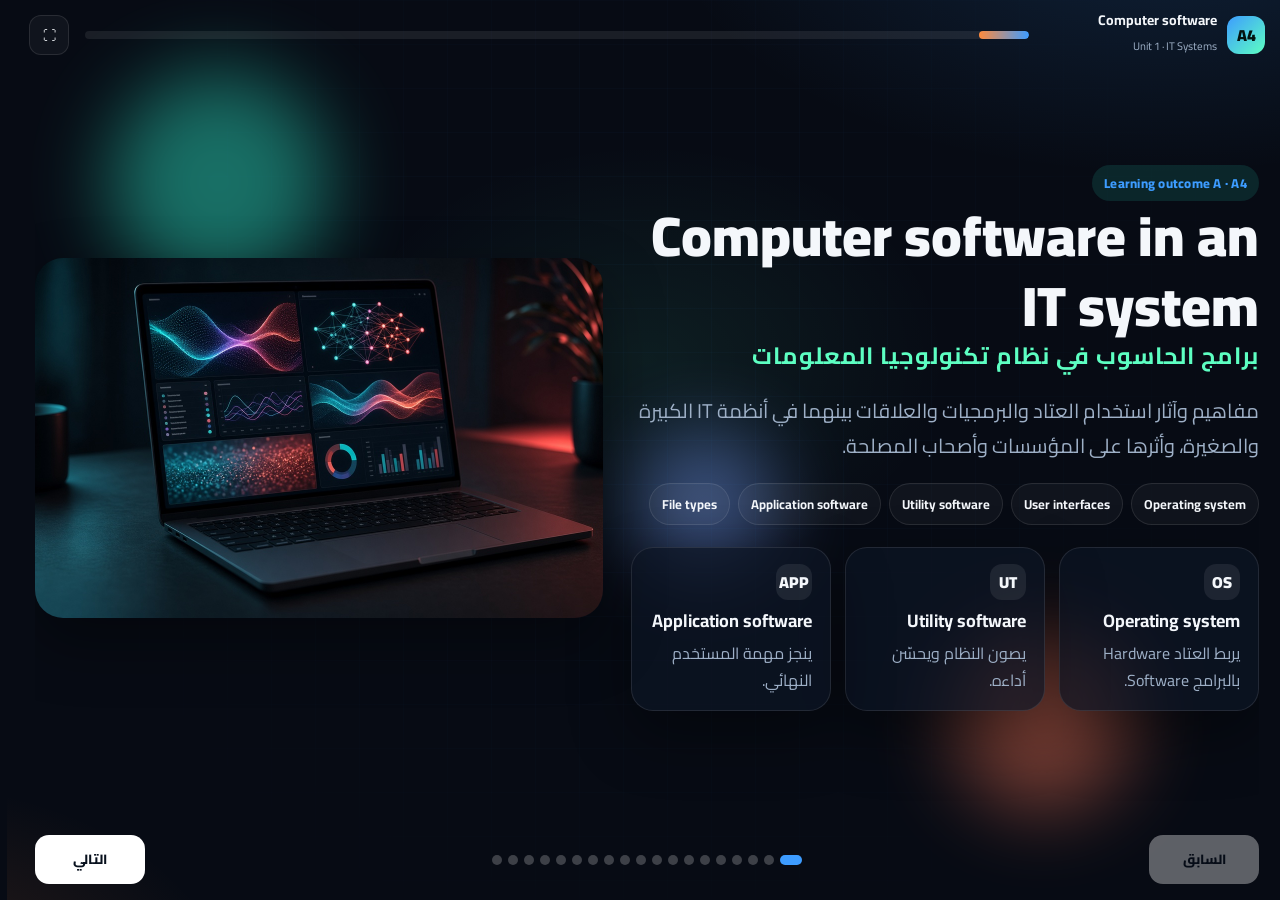
==== index.html @ 02c157ce "Add A4 computer software interactive Arabic presentation with CMD lab." ====
<!DOCTYPE html>
<html lang="ar" dir="rtl">
<head>
  <meta charset="UTF-8" />
  <meta name="viewport" content="width=device-width, initial-scale=1.0" />
  <title>A4 Computer software in an IT system</title>
  <link rel="icon" href="favicon.svg" />
  <link rel="preconnect" href="https://fonts.googleapis.com" />
  <link rel="preconnect" href="https://fonts.gstatic.com" crossorigin />
  <link href="https://fonts.googleapis.com/css2?family=Cairo:wght@500;700;800;900&display=swap" rel="stylesheet" />
  <link rel="stylesheet" href="css/style.css" />
</head>
<body>
  <div class="bg">
    <div class="orb a"></div>
    <div class="orb b"></div>
    <div class="orb c"></div>
  </div>

  <header class="hud">
    <div class="brand">
      <span class="mark">A4</span>
      <span>
        <b>Computer software</b>
        <small>Unit 1 · IT Systems</small>
      </span>
    </div>
    <div class="progress" aria-hidden="true"><i id="bar"></i></div>
    <div class="hud-actions">
      <button class="icon-btn" id="full-btn" type="button" title="ملء الشاشة">⛶</button>
    </div>
  </header>

  <main class="deck" id="deck">
    <section class="slide active" data-title="Intro">
      <div class="hero">
        <div class="hero-copy">
          <div class="kicker">Learning outcome A · A4</div>
          <h1>
            Computer software in an IT system
            <span class="en">برامج الحاسوب في نظام تكنولوجيا المعلومات</span>
          </h1>
          <p class="lead">مفاهيم وآثار استخدام العتاد والبرمجيات والعلاقات بينهما في أنظمة IT الكبيرة والصغيرة، وأثرها على المؤسسات وأصحاب المصلحة.</p>
          <div class="chips">
            <span class="chip">Operating system</span>
            <span class="chip">User interfaces</span>
            <span class="chip">Utility software</span>
            <span class="chip">Application software</span>
            <span class="chip">File types</span>
          </div>
          <div class="grid grid-3">
            <article class="card"><div class="num">OS</div><h3>Operating system</h3><p>يربط العتاد Hardware بالبرامج Software.</p></article>
            <article class="card"><div class="num">UT</div><h3>Utility software</h3><p>يصون النظام ويحسّن أداءه.</p></article>
            <article class="card"><div class="num">APP</div><h3>Application software</h3><p>ينجز مهمة المستخدم النهائي.</p></article>
          </div>
        </div>
        <div class="hero-media">
          <img src="img/hero-software.png" alt="Digital devices and software" />
        </div>
      </div>
    </section>

    <section class="slide" data-title="OS">
      <div class="kicker">Operating system</div>
      <h2>نظام التشغيل <span class="en">Operating system (OS)</span></h2>
      <p class="lead">الأساس الذي يمكّن البرامج المثبتة من العمل — واجهة بين Hardware و Software. أمثلة: Windows، macOS، iOS، Android، ChromeOS. واجهات رسومية Graphical. تاريخيًا: DOS.</p>
      <div class="flow">
        <span>Hardware</span><span class="arrow">←</span>
        <span>Operating system</span><span class="arrow">←</span>
        <span>Utility software</span><span class="arrow">←</span>
        <span>Application software</span>
      </div>
    </section>

    <section class="slide" data-title="OS types">
      <div class="kicker">Types of operating system</div>
      <h2>أنواع أنظمة التشغيل</h2>
      <div class="grid grid-6" style="margin-top:14px;grid-template-columns:repeat(3,1fr)">
        <article class="card photo-card"><img src="img/os-rtos.png" alt="" /><span>Real time (RTOS)</span></article>
        <article class="card photo-card"><img src="img/os-embedded.png" alt="" /><span>Embedded</span></article>
        <article class="card photo-card"><img src="img/os-single-task.png" alt="" /><span>Single-task · single-user</span></article>
        <article class="card photo-card"><img src="img/os-multitask.png" alt="" /><span>Multitasking · single-user</span></article>
        <article class="card photo-card"><img src="img/os-multiuser.png" alt="" /><span>Multi-user</span></article>
        <article class="card photo-card"><img src="img/os-pacemaker.png" alt="" /><span>Embedded · medical device</span></article>
      </div>
    </section>

    <section class="slide" data-title="OS types detail">
      <div class="split">
        <div class="col auto">
          <h2>Real time · Embedded · Single-task</h2>
          <ul class="when">
            <li><strong>Real time (RTOS):</strong> يعالج البيانات في الزمن الحقيقي — مثل RTLinux، Windows CE</li>
            <li><strong>Embedded:</strong> مدمج في العتاد للتحكم بجهاز — سيارة، تلفاز، pacemaker، مرآة ذكية</li>
            <li><strong>Single-task / single-user:</strong> تطبيق واحد فقط — هاتف أساسي</li>
          </ul>
        </div>
        <div class="col manual">
          <h2>Multitasking · Multi-user</h2>
          <ul class="when">
            <li><strong>Multitasking / single-user:</strong> تطبيقات متعددة لمستخدم واحد — هاتف ذكي، PC</li>
            <li><strong>Multi-user:</strong> عدة مستخدمين معًا — Unix، servers، cloud collaboration</li>
          </ul>
        </div>
      </div>
    </section>

    <section class="slide" data-title="When OS">
      <div class="kicker">Choice of OS · Scenarios</div>
      <h2>متى نختار أي نوع؟</h2>
      <div class="grid grid-2" style="margin-top:12px">
        <article class="card auto">
          <h3>Real time / Embedded</h3>
          <p>جهاز يتحكم بآلة، أو يجب أن يستجيب فورًا بلا تأخير ملحوظ.</p>
          <ul class="when">
            <li>وسائد هوائية في سيارة · منظم ضربات القلب</li>
            <li>فرن ذكي / غسالة / مرآة حمّام مضادة للضباب</li>
            <li>لوحة قيادة رقمية أو روبوت مصنع</li>
          </ul>
        </article>
        <article class="card">
          <h3>Single-task</h3>
          <p>جهاز بسيط رخيص ووظيفة واحدة واضحة — لا حاجة لتطبيقات متزامنة.</p>
          <ul class="when">
            <li>هاتف أساسي للمكالمات والرسائل فقط</li>
            <li>آلة حاسبة مكتبية أو ساعة رقمية بسيطة</li>
            <li>جهاز نقطة بيع قديم يعرض قائمة واحدة فقط</li>
          </ul>
        </article>
        <article class="card manual">
          <h3>Multitasking · single-user</h3>
          <p>أفراد وشركات على حواسيب شخصية وهواتف: أكثر من عمل في آن.</p>
          <ul class="when">
            <li>طالب: متصفح + مستند + موسيقى معًا</li>
            <li>موظف: Excel + بريد + اجتماع Teams</li>
            <li>هاتف ذكي: خرائط + واتساب + كاميرا</li>
          </ul>
        </article>
        <article class="card">
          <h3>Multi-user</h3>
          <p>تعاون عبر خادم أو سحابة، أو موارد مشتركة لكثير من الموظفين.</p>
          <ul class="when">
            <li>مدرسة: طلاب يدخلون نفس الخادم معًا</li>
            <li>شركة: Google Sheets / OneDrive لفريق كامل</li>
            <li>مستشفى: عدة أطباء يصلون لقاعدة بيانات المرضى</li>
          </ul>
        </article>
      </div>
    </section>

    <section class="slide" data-title="OS role">
      <div class="kicker">Role of the operating system</div>
      <h2>دور نظام التشغيل في الإدارة</h2>
      <div class="grid grid-3" style="margin-top:14px">
        <article class="card"><div class="num">01</div><h3>Networking</h3><p>الوصول لموارد الشبكة: remote printing، إدارة المستخدمين، file backup.</p></article>
        <article class="card"><div class="num">02</div><h3>Security</h3><p>فحوصات مستمرة للهجمات؛ جمع بيانات عن صحة النظام لمكافحة cyber attacks.</p></article>
        <article class="card"><div class="num">03</div><h3>Memory management</h3><p>توزيع الذاكرة بكفاءة. الأنظمة multi-user تعمل غالبًا من servers.</p></article>
        <article class="card"><div class="num">04</div><h3>Multitasking</h3><p>حصص صغيرة من زمن المعالج بالتناوب — يبدو متزامنًا.</p></article>
        <article class="card"><div class="num">05</div><h3>Device drivers</h3><p>تربط الجهاز الرقمي بالطرفيات: printers، keyboards، screens.</p></article>
        <article class="card auto"><div class="num">!</div><h3>Limit</h3><p>الذاكرة وقوة المعالجة محدودة — كثرة التطبيقات تبطئ الأداء.</p></article>
      </div>
    </section>

    <section class="slide" data-title="Multitasking">
      <div class="lab">
        <div>
          <div class="kicker">Multitasking</div>
          <h2>يبدو متزامنًا… والمعالج يتناوب</h2>
          <p class="lead">نظام التشغيل يعطي كل process حصة صغيرة من processor time. السرعة تخدع العين فتبدو المهام متزامنة.</p>
          <div class="card" style="margin-top:14px">
            <h3>مثال الصف</h3>
            <p>Antivirus في الخلفية + متصفح + مستند + موسيقى = multitasking بالتناوب، لا بمعالجات لا نهائية.</p>
          </div>
        </div>
        <div class="hero-media" style="min-height:280px">
          <img src="img/perf-overload.png" alt="Overloaded laptop" style="min-height:280px;object-fit:cover;width:100%;height:100%" />
        </div>
      </div>
    </section>

    <section class="slide" data-title="UI">
      <div class="kicker">User interfaces (UI)</div>
      <h2>عوامل اختيار واستخدام الواجهات</h2>
      <div class="grid grid-4" style="margin-top:14px">
        <article class="card photo-card"><img src="img/ui-gui.png" alt="" /><span>Graphical (GUI)</span></article>
        <article class="card photo-card"><img src="img/ui-cli.png" alt="" /><span>Command line</span></article>
        <article class="card photo-card"><img src="img/ui-menu.png" alt="" /><span>Menu-based</span></article>
        <article class="card photo-card"><img src="img/ui-wimp-easy.png" alt="" /><span>Adapted</span></article>
      </div>
      <div class="grid grid-2" style="margin-top:12px">
        <article class="card"><h3>Graphical (GUI / WIMP)</h3><p>Windows, Icons, Menus, Pointer. سهلة بلا برمجة. تحتاج ذاكرة وطاقة أكبر. توسّع إمكانية الوصول accessibility.</p></article>
        <article class="card"><h3>Command line</h3><p>أوامر نصية. مرونة أعلى وأجهزة بمواصفات أقل. تحتاج معرفة commands. مثال: إعداد router عبر terminal.</p></article>
        <article class="card"><h3>Menu-based</h3><p>وظائف عبر قائمة. ذاكرة أقل من GUI. قد تقدّم خيارات إضافية لكن تحتاج معرفة أين الوظيفة.</p></article>
        <article class="card"><h3>Adapted</h3><p>تكييف اللون وحجم الخط والموضع — مهم لضعف البصر واحتياجات خاصة.</p></article>
      </div>
    </section>

    <section class="slide" data-title="When UI">
      <div class="kicker">How and when interfaces are used</div>
      <h2>متى نستخدم كل واجهة؟</h2>
      <div class="rule" style="margin-top:12px">
        <div class="ask">من المستخدم؟ وما الهدف؟ وهل تحتاج Adapted UI؟</div>
        <article class="card auto">
          <h3>Graphical / Adapted</h3>
          <p>مستخدم جديد، إدارة يومية، ترفيه، سهولة. Adapted لدعم accessibility.</p>
        </article>
        <article class="card manual">
          <h3>Command line</h3>
          <p>Software developer، data engineer، IT technician — شبكات وأمان. تحكم أدق.</p>
        </article>
      </div>
      <div class="card" style="margin-top:12px">
        <p><strong>أثر الواجهة على الأداء:</strong> GUI تزيد المتطلبات على storage والأداء مقارنةً بخيارات أخف مثل command line أو menu-based.</p>
      </div>
    </section>

    <section class="slide" data-title="CMD lab">
      <div class="kicker">Activity · Command line</div>
      <h2>جرّب CMD على جهازك</h2>
      <p class="lead" style="margin-bottom:10px">افتح <strong>cmd</strong> (Win + R ← اكتب <span class="ltr" dir="ltr">cmd</span> ← Enter). أوامر آمنة للقراءة فقط — لا تغيّر الشبكة ولا تحذف شيئًا.</p>
      <div class="grid grid-2">
        <article class="card auto">
          <h3>1) من أنا على الشبكة؟</h3>
          <ul class="when">
            <li><code dir="ltr">ipconfig</code> — اعرف IP جهازك</li>
            <li><code dir="ltr">ipconfig /all</code> — تفاصيل أكثر (MAC, DNS)</li>
            <li><code dir="ltr">getmac</code> — عنوان MAC فقط</li>
            <li><code dir="ltr">hostname</code> — اسم الجهاز</li>
            <li><code dir="ltr">whoami</code> — اسم المستخدم الحالي</li>
          </ul>
        </article>
        <article class="card manual">
          <h3>2) «Hacks» لطيفة وآمنة</h3>
          <ul class="when">
            <li><code dir="ltr">ping 8.8.8.8</code> — هل الإنترنت يصل؟</li>
            <li><code dir="ltr">ping localhost</code> — اختبر جهازك نفسه</li>
            <li><code dir="ltr">nslookup google.com</code> — حوّل الاسم إلى IP</li>
            <li><code dir="ltr">tracert google.com</code> — مسار الرحلة (قد يبطئ قليلًا)</li>
            <li><code dir="ltr">systeminfo</code> — ملخص عتاد ونظام التشغيل</li>
          </ul>
        </article>
        <article class="card">
          <h3>3) استكشاف الملفات</h3>
          <ul class="when">
            <li><code dir="ltr">dir</code> — محتويات المجلد الحالي</li>
            <li><code dir="ltr">cd Desktop</code> — انتقل لسطح المكتب</li>
            <li><code dir="ltr">tree /F</code> — شجرة المجلدات (جرّبها بمجلد صغير)</li>
            <li><code dir="ltr">cls</code> — نظّف الشاشة</li>
          </ul>
        </article>
        <article class="card">
          <h3>4) لمسات ممتعة</h3>
          <ul class="when">
            <li><code dir="ltr">color a</code> — نص أخضر كلاسيكي</li>
            <li><code dir="ltr">color 0b</code> — خلفية سوداء ونص سماوي</li>
            <li><code dir="ltr">ver</code> — إصدار Windows</li>
            <li><code dir="ltr">help</code> — قائمة الأوامر · <code dir="ltr">help ping</code> لشرح أمر</li>
            <li><code dir="ltr">echo Hello class!</code> — اطبع رسالة</li>
          </ul>
        </article>
      </div>
      <div class="card" style="margin-top:12px;text-align:center">
        <p style="margin:0"><strong>قاعدة الصف:</strong> نستخدم أوامر قراءة واستعلام فقط. ممنوع: حذف ملفات، تغيير إعدادات الشبكة، أو أوامر تؤثر على أجهزة الآخرين.</p>
      </div>
    </section>

    <section class="slide" data-title="OS performance">
      <div class="kicker">Factors affecting OS use and performance</div>
      <h2>ما يؤثر في أداء نظام التشغيل؟</h2>
      <div class="grid grid-2" style="margin-top:14px">
        <article class="card"><h3>Amount of data being processed</h3><p>بث فيديو + تحرير أثقل من جداول ومستندات إدارية بسيطة.</p></article>
        <article class="card"><h3>Hardware specifications</h3><p>الذاكرة وسرعة المعالجة. برامج خلفية كثيرة تبطئ laptop.</p></article>
        <article class="card"><h3>Compatibility with other systems</h3><p>بعض البرامج لا تعمل على كل OS — مثل اختلاف Apple و Android.</p></article>
        <article class="card"><h3>Number of applications</h3><p>كلّما زاد multitasking زاد الضغط على memory و CPU.</p></article>
      </div>
    </section>

    <section class="slide" data-title="Utility">
      <div class="kicker">Utility software</div>
      <h2>برامج الأداة المساعدة</h2>
      <p class="lead">تعمل مع نظام التشغيل لمهام روتينية: حماية، صيانة، تحسين.</p>
      <div class="grid grid-4" style="margin-top:12px">
        <article class="card photo-card"><img src="img/util-antivirus.png" alt="" /><span>Antivirus / anti-malware · Firewall</span></article>
        <article class="card photo-card"><img src="img/util-cleanup.png" alt="" /><span>Compression · Disk analysers</span></article>
        <article class="card photo-card"><img src="img/util-backup.png" alt="" /><span>Backup software</span></article>
        <article class="card photo-card"><img src="img/util-driver.png" alt="" /><span>Device drivers · peripherals</span></article>
      </div>
      <div class="grid grid-2" style="margin-top:12px">
        <article class="card">
          <h3>Also includes</h3>
          <p>Disk defragmenters · Disk partitioners · Encryption software · File managers · Network utilities</p>
        </article>
        <article class="card manual">
          <h3>Choice &amp; performance</h3>
          <p>حسب الحاجة. تصفح + VoIP قد لا يحتاج printer driver. احذر تعارض عدة antivirus، ونقص memory أو bandwidth.</p>
        </article>
      </div>
    </section>

    <section class="slide" data-title="Applications">
      <div class="kicker">Application software</div>
      <h2>برامج التطبيقات</h2>
      <div class="grid grid-3" style="margin-top:12px">
        <article class="card photo-card"><img src="img/app-comms.png" alt="" /><span>Communications software</span></article>
        <article class="card photo-card"><img src="img/app-cad.png" alt="" /><span>CAD</span></article>
        <article class="card photo-card"><img src="img/app-office.png" alt="" /><span>Office software · DBMS</span></article>
        <article class="card photo-card"><img src="img/app-entertainment.png" alt="" /><span>Entertainment software</span></article>
        <article class="card photo-card"><img src="img/app-agriculture.png" alt="" /><span>Industry applications</span></article>
        <article class="card"><div class="num">ERP</div><h3>Enterprise resource packages</h3><p>شراء، مبيعات، مخزون، محاسبة متكاملة.</p></article>
      </div>
      <div class="grid grid-2" style="margin-top:12px">
        <article class="card"><h3>Also</h3><p>Digital graphics and animation · DBMS يسترجع ويدير ويعالج بيانات قاعدة البيانات.</p></article>
        <article class="card"><h3>Choice factors</h3><p>سهولة الاستخدام، التوافق interoperability، مهارات الموظفين، الصناعة (مثل Apple في creative industries).</p></article>
      </div>
    </section>

    <section class="slide" data-title="Open source">
      <div class="term">
        <img src="img/open-vs-prop.png" alt="Open source versus proprietary" />
        <div>
          <div class="kicker">Open source × Proprietary</div>
          <h2>مبادئ وآثار المصدر</h2>
          <div class="grid grid-2" style="margin-top:10px">
            <article class="card auto">
              <h3>Open source</h3>
              <p>تعاوني، peer review، مجاني، قابل للنسخ والتكييف. خطر تعديل خبيث أو غير خبير — تحقق من المصدر.</p>
            </article>
            <article class="card manual">
              <h3>Proprietary</h3>
              <p>ملك الشركة، سري، يُشترى للاستخدام لا لتعديل source code. تصحيحات من المطوّر. قد يكون مكلفًا.</p>
            </article>
          </div>
        </div>
      </div>
    </section>

    <section class="slide" data-title="When licence">
      <div class="kicker">When to choose</div>
      <h2>Open source أم Proprietary؟</h2>
      <div class="grid grid-2" style="margin-top:14px">
        <article class="card auto">
          <h3>Open source عندما</h3>
          <ul class="when">
            <li>ميزانية محدودة مع قدرات متقدمة</li>
            <li>حاجة لتكييف الشفرة أو التعلم والمساهمة</li>
            <li>مصدر موثوق وتحديثات منتظمة</li>
          </ul>
        </article>
        <article class="card manual">
          <h3>Proprietary عندما</h3>
          <ul class="when">
            <li>دعم رسمي وتصحيحات مضمونة</li>
            <li>توافق معروف مع بيئة المؤسسة</li>
            <li>استخدام جاهز بلا تعديل المصدر</li>
          </ul>
        </article>
      </div>
    </section>

    <section class="slide" data-title="File types">
      <div class="kicker">Common file types and formats</div>
      <h2>أنواع الملفات الشائعة</h2>
      <div class="grid grid-2" style="margin-top:12px">
        <article class="card"><h3>Images</h3><p>GIF · PNG · JPEG · RAW · SVG</p></article>
        <article class="card"><h3>Videos</h3><p>MPEG · AVI</p></article>
        <article class="card"><h3>Audio</h3><p>MP3 · WAV</p></article>
        <article class="card"><h3>Application software</h3><p>DOC · RTF · XLS · XML · PDF</p></article>
      </div>
      <div class="grid grid-2" style="margin-top:12px">
        <article class="card photo-card"><img src="img/file-jpeg.png" alt="" /><span>JPEG — أصغر حجمًا للمشاركة</span></article>
        <article class="card photo-card"><img src="img/file-raw.png" alt="" /><span>RAW — تعديل بجودة أعلى</span></article>
      </div>
    </section>

    <section class="slide" data-title="File implications">
      <div class="kicker">Implications for IT systems, organisations &amp; stakeholders</div>
      <h2>آثار اختيار نوع الملف</h2>
      <div class="grid grid-2" style="margin-top:12px">
        <article class="card"><h3>JPEG</h3><p>ضغط مع فقدان. مساحة أقل. مناسب للبريد. قد لا يكفي لجودة عالية.</p></article>
        <article class="card"><h3>PNG / GIF</h3><p>ضغط بلا فقدان. PNG أشيع. GIF للصور المتحركة.</p></article>
        <article class="card"><h3>RAW</h3><p>غير مضغوط؛ يحتاج برامج مناسبة للتعديل. حجم أكبر.</p></article>
        <article class="card"><h3>DOC × RTF</h3><p>RTF أخف للمشاركة عبر إصدارات مختلفة. DOC للتنسيق الغني.</p></article>
        <article class="card"><h3>MP3 × MPEG / AVI</h3><p>MP3 صوت. ملفات الفيديو أكبر. توافق وأمان الملفات يؤثران على الاستخدام.</p></article>
        <article class="card manual"><h3>Stakeholders</h3><p>تحديث الأنظمة قد يؤخر العمل. عدم التوافق يعيق العملاء والموردين والموظفين. الانتقال يحتاج تدريبًا.</p></article>
      </div>
    </section>

    <section class="slide" data-title="Challenge">
      <div class="game-intro" id="game-intro">
        <div class="kicker">Challenge</div>
        <h2>ما المصطلح الصحيح؟</h2>
        <p class="lead" style="margin:0 auto">20 صورة. اختر المصطلح الإنجليزي من مواصفات A4، ثم اقرأ السبب.</p>
        <div class="stat">
          <b>20<small>صور</small></b>
          <b>OS · UI · Utility · App<small>Files</small></b>
          <b>+1<small>لكل إجابة</small></b>
        </div>
        <button class="start" id="start-game" type="button">Start challenge</button>
      </div>
      <div class="game" id="game-board" hidden>
        <div class="game-photo">
          <img id="g-img" alt="" />
          <div class="badge" id="g-round">1 / 20</div>
        </div>
        <div class="choices">
          <div class="hud-score">
            <span id="g-score">Score 0</span>
            <span id="g-streak">Streak 0</span>
          </div>
          <h3 id="g-title">...</h3>
          <button class="choice manual" id="pick-a" type="button">A</button>
          <button class="choice auto" id="pick-b" type="button">B</button>
          <div class="why" id="g-why" hidden></div>
        </div>
      </div>
      <div class="result" id="game-result" hidden>
        <div class="kicker">Finished</div>
        <div class="score-ring" id="score-ring"><b id="final-score">0</b></div>
        <h2 id="result-title">أحسنت</h2>
        <p class="lead" id="result-msg" style="margin:0 auto"></p>
        <div style="margin-top:22px;display:flex;justify-content:center">
          <button class="start" id="replay" type="button">Play again</button>
        </div>
      </div>
    </section>

    <section class="slide" data-title="Recap">
      <div class="kicker">A4 recap</div>
      <h2>خريطة مصطلحات سريعة</h2>
      <div class="grid grid-2" style="margin-top:14px">
        <article class="card auto">
          <h3>Operating system</h3>
          <ul class="when">
            <li><strong>Real time / Embedded:</strong> آلة أو استجابة فورية</li>
            <li><strong>Multitasking · single-user:</strong> PC / smartphone</li>
            <li><strong>Multi-user:</strong> server / cloud</li>
            <li><strong>Manages:</strong> networking · security · memory · multitasking · device drivers</li>
          </ul>
        </article>
        <article class="card manual">
          <h3>UI · Software · Files</h3>
          <ul class="when">
            <li><strong>Graphical / Command line / Menu-based / Adapted</strong></li>
            <li><strong>Utility</strong> يصون · <strong>Application</strong> ينجز</li>
            <li><strong>Open source × Proprietary</strong></li>
            <li><strong>Images / Videos / Audio / DOC·RTF·XLS·XML·PDF</strong></li>
          </ul>
        </article>
      </div>
      <div class="card" style="margin-top:14px;text-align:center">
        <h3 style="margin:0">السؤال الذهبي: What role is needed now?</h3>
        <p style="margin:8px 0 0">Run hardware · Ease use · Maintain · Do the job · Share the right file format</p>
      </div>
    </section>
  </main>

  <nav class="pager">
    <button class="nav-btn" id="prev" type="button">السابق</button>
    <div class="dots" id="dots"></div>
    <button class="nav-btn" id="next" type="button">التالي</button>
  </nav>
  <canvas id="confetti"></canvas>

  <script src="js/game.js"></script>
  <script src="js/app.js"></script>
</body>
</html>
---- css/style.css ----
:root {
  --bg: #070b14;
  --bg-2: #0d1524;
  --ink: #f4f7fb;
  --muted: #9eb0c7;
  --line: rgba(255, 255, 255, 0.1);
  --manual: #ff8a3d;
  --manual-2: #ffd166;
  --auto: #3d9cff;
  --auto-2: #5dffc2;
  --good: #3dffb0;
  --bad: #ff5d7a;
  --card: rgba(13, 21, 36, 0.72);
  --shadow: 0 24px 60px rgba(0, 0, 0, 0.38);
  --radius: 22px;
  --font: "Cairo", "Segoe UI", Tahoma, sans-serif;
}

* { box-sizing: border-box; }
html, body { margin: 0; height: 100%; }
html { scroll-behavior: smooth; }
body {
  font-family: var(--font);
  color: var(--ink);
  background: var(--bg);
  overflow: hidden;
  direction: rtl;
}
button, input, select { font-family: inherit; }
img { max-width: 100%; display: block; }
button { cursor: pointer; }

.bg {
  position: fixed;
  inset: 0;
  z-index: 0;
  pointer-events: none;
  background:
    radial-gradient(900px 480px at 90% -10%, rgba(61, 156, 255, 0.16), transparent 55%),
    radial-gradient(700px 420px at -10% 110%, rgba(255, 138, 61, 0.16), transparent 50%),
    radial-gradient(500px 360px at 50% 40%, rgba(93, 255, 194, 0.08), transparent 60%),
    var(--bg);
}
.bg::after {
  content: "";
  position: absolute;
  inset: 0;
  opacity: 0.16;
  background-image:
    linear-gradient(rgba(61, 156, 255, 0.18) 1px, transparent 1px),
    linear-gradient(90deg, rgba(61, 156, 255, 0.18) 1px, transparent 1px);
  background-size: 44px 44px;
  mask-image: radial-gradient(circle at 50% 40%, #000 20%, transparent 78%);
}
.orb {
  position: absolute;
  border-radius: 50%;
  filter: blur(40px);
  opacity: 0.45;
  animation: floaty 12s ease-in-out infinite;
}
.orb.a { width: 220px; height: 220px; background: #2ee9c8; top: 8%; left: 8%; }
.orb.b { width: 180px; height: 180px; background: #ff7a59; bottom: 10%; right: 12%; animation-delay: -4s; }
.orb.c { width: 140px; height: 140px; background: #7aa2ff; top: 48%; right: 40%; animation-delay: -7s; }

@keyframes floaty {
  0%, 100% { transform: translate(0, 0) scale(1); }
  50% { transform: translate(24px, -18px) scale(1.08); }
}

.hud {
  position: fixed;
  top: 0;
  inset-inline: 0;
  z-index: 20;
  display: flex;
  align-items: center;
  justify-content: space-between;
  gap: 16px;
  padding: 12px 22px 0;
}
.brand {
  display: flex;
  align-items: center;
  gap: 10px;
  min-width: 220px;
}
.brand b { display: block; font-size: 14px; line-height: 1.2; }
.brand small { color: var(--muted); font-size: 11px; }
.mark {
  width: 38px;
  height: 38px;
  border-radius: 12px;
  display: grid;
  place-items: center;
  background: linear-gradient(135deg, var(--auto), var(--auto-2));
  color: #04130f;
  font-weight: 900;
}
.progress {
  flex: 1;
  height: 8px;
  background: rgba(255,255,255,.08);
  border-radius: 99px;
  overflow: hidden;
}
.progress i {
  display: block;
  height: 100%;
  width: 8%;
  border-radius: 99px;
  background: linear-gradient(90deg, var(--manual), var(--auto));
  transition: width .4s ease;
}
.hud-actions { display: flex; gap: 8px; }
.icon-btn {
  border: 1px solid var(--line);
  background: rgba(255,255,255,.04);
  color: var(--ink);
  width: 40px;
  height: 40px;
  border-radius: 12px;
}

.deck {
  position: relative;
  z-index: 1;
  height: 100%;
  padding: 64px 28px 88px;
}
.slide {
  position: absolute;
  inset: 64px 28px 88px;
  opacity: 0;
  visibility: hidden;
  transform: translateX(-48px) scale(.98);
  pointer-events: none;
  overflow: auto;
  background: transparent;
  transition: opacity .45s cubic-bezier(.2,.8,.2,1), transform .45s cubic-bezier(.2,.8,.2,1), visibility 0s .45s;
}
.slide.active {
  opacity: 1;
  visibility: visible;
  transform: none;
  pointer-events: auto;
  transition: opacity .45s cubic-bezier(.2,.8,.2,1), transform .45s cubic-bezier(.2,.8,.2,1), visibility 0s;
}
.slide.leave {
  opacity: 0;
  transform: translateX(48px) scale(.98);
}

.kicker {
  display: inline-flex;
  align-items: center;
  gap: 8px;
  padding: 6px 12px;
  border-radius: 999px;
  background: rgba(46, 233, 200, .12);
  color: var(--auto);
  font-weight: 800;
  font-size: 13px;
  letter-spacing: .02em;
}
h1, h2, h3 { margin: 0 0 .4em; line-height: 1.25; }
h1 { font-size: clamp(28px, 4.4vw, 56px); font-weight: 900; }
h2 { font-size: clamp(24px, 3vw, 40px); font-weight: 800; }
h3 { font-size: 18px; }
.lead { font-size: clamp(16px, 1.6vw, 20px); color: var(--muted); max-width: 70ch; line-height: 1.75; }
.en { display: block; font-size: .42em; color: var(--auto-2); font-weight: 700; letter-spacing: .04em; }

.hero {
  display: grid;
  grid-template-columns: 1.05fr .95fr;
  gap: 28px;
  height: 100%;
  align-items: center;
}
.hero-copy { animation: rise .7s ease both; }
.hero-media {
  position: relative;
  border-radius: 28px;
  overflow: hidden;
  box-shadow: var(--shadow);
  min-height: 320px;
  animation: rise .7s ease .1s both;
}
.hero-media img { width: 100%; height: 100%; object-fit: cover; min-height: 360px; }
.hero-media .cap {
  position: absolute;
  inset-inline: 12px;
  bottom: 12px;
  display: flex;
  gap: 8px;
}
.pill {
  padding: 8px 12px;
  border-radius: 999px;
  font-weight: 800;
  font-size: 13px;
  backdrop-filter: blur(10px);
}
.pill.manual { background: rgba(255, 122, 89, .88); color: #2b0c06; }
.pill.auto { background: rgba(46, 233, 200, .9); color: #04241c; }

.chips { display: flex; flex-wrap: wrap; gap: 8px; margin: 18px 0 22px; }
.chip {
  border: 1px solid var(--line);
  background: rgba(255,255,255,.04);
  padding: 8px 12px;
  border-radius: 999px;
  font-weight: 700;
  font-size: 13px;
}

.grid { display: grid; gap: 14px; }
.grid-2 { grid-template-columns: 1fr 1fr; }
.grid-3 { grid-template-columns: repeat(3, 1fr); }
.grid-4 { grid-template-columns: repeat(4, 1fr); }
.grid-6 { grid-template-columns: repeat(3, 1fr); }

.card {
  background: var(--card);
  border: 1px solid var(--line);
  border-radius: var(--radius);
  padding: 16px 18px;
  box-shadow: var(--shadow);
  backdrop-filter: blur(16px);
}
.card p { margin: 0; color: var(--muted); line-height: 1.7; }
.card.manual { border-color: rgba(255,122,89,.35); }
.card.auto { border-color: rgba(46,233,200,.35); }
.num {
  width: 36px; height: 36px; border-radius: 12px;
  display: grid; place-items: center;
  font-weight: 900; margin-bottom: 10px;
  background: rgba(255,255,255,.08);
}
.photo-card {
  overflow: hidden;
  padding: 0;
  position: relative;
  min-height: 150px;
}
.photo-card img { width: 100%; height: 150px; object-fit: cover; }
.photo-card span {
  display: block;
  padding: 10px 12px 12px;
  font-weight: 800;
  font-size: 14px;
}

.quote {
  max-width: 900px;
  margin: 0 auto;
  text-align: center;
  padding-top: 4vh;
}
.quote blockquote {
  margin: 18px 0;
  font-size: clamp(22px, 3vw, 38px);
  font-weight: 800;
  line-height: 1.45;
}
.gigo {
  display: flex;
  justify-content: center;
  gap: 10px;
  margin: 22px 0 28px;
  flex-wrap: wrap;
}
.gigo b {
  padding: 10px 16px;
  border-radius: 14px;
  font-size: 18px;
}
.gigo .in { background: rgba(255,122,89,.18); color: var(--manual); }
.gigo .out { background: rgba(46,233,200,.16); color: var(--auto); }
.gigo .eq { align-self: center; color: var(--muted); }

.lab {
  display: grid;
  grid-template-columns: .9fr 1.1fr;
  gap: 22px;
  align-items: center;
  height: 100%;
}
.calc {
  background: linear-gradient(180deg, #121a2b, #0b1220);
  border: 1px solid var(--line);
  border-radius: 28px;
  padding: 20px;
  box-shadow: var(--shadow);
}
.calc-screen {
  background: #061018;
  border-radius: 16px;
  padding: 16px;
  margin-bottom: 14px;
  min-height: 86px;
  font-size: 28px;
  font-weight: 900;
  letter-spacing: .04em;
  direction: ltr;
  text-align: right;
}
.calc-row { display: flex; gap: 8px; margin-bottom: 8px; }
.calc input, .calc select {
  flex: 1;
  border: 1px solid var(--line);
  background: rgba(255,255,255,.04);
  color: var(--ink);
  border-radius: 12px;
  padding: 10px 12px;
  font-size: 16px;
}
.calc button {
  border: 0;
  border-radius: 14px;
  padding: 12px 16px;
  font-weight: 800;
  background: linear-gradient(135deg, var(--auto), #1bb89c);
  color: #04241c;
  width: 100%;
}
.truth {
  margin-top: 12px;
  padding: 12px 14px;
  border-radius: 14px;
  background: rgba(255, 93, 122, .12);
  border: 1px solid rgba(255, 93, 122, .28);
  color: #ffd0d8;
  font-weight: 700;
  line-height: 1.7;
}
.truth.ok {
  background: rgba(61, 255, 176, .1);
  border-color: rgba(61, 255, 176, .28);
  color: #d7ffe9;
}

.split { display: grid; grid-template-columns: 1fr 1fr; gap: 18px; height: 100%; }
.col {
  border-radius: 28px;
  padding: 22px;
  border: 1px solid var(--line);
  background: var(--card);
  overflow: auto;
}
.col.manual { background: linear-gradient(180deg, rgba(255,122,89,.16), rgba(13,21,36,.7)); }
.col.auto { background: linear-gradient(180deg, rgba(46,233,200,.14), rgba(13,21,36,.7)); }
.col h2 { font-size: 28px; }
.when li { margin: 8px 0; color: var(--ink); }
.card .when { margin: 8px 0 0; padding-inline-start: 18px; }
.card .when li { margin: 4px 0; font-size: 14px; color: var(--muted); line-height: 1.55; }
.card .when li strong, .card .when code { color: var(--ink); }

.compare {
  display: grid;
  grid-template-columns: 1fr auto 1fr;
  gap: 12px;
  align-items: stretch;
}
.vs {
  width: 54px;
  height: 54px;
  border-radius: 50%;
  display: grid;
  place-items: center;
  align-self: center;
  font-weight: 900;
  background: #fff;
  color: #08111e;
}

.rule {
  display: grid;
  grid-template-columns: 1fr 1fr;
  gap: 16px;
}
.rule .ask {
  grid-column: 1 / -1;
  text-align: center;
  font-size: clamp(20px, 2.4vw, 32px);
  font-weight: 900;
  padding: 18px;
  border-radius: 22px;
  background: linear-gradient(90deg, rgba(255,122,89,.18), rgba(46,233,200,.18));
}

.game-intro { text-align: center; max-width: 820px; margin: 0 auto; padding-top: 4vh; }
.game-intro .stat {
  display: flex;
  justify-content: center;
  gap: 12px;
  margin: 22px 0 28px;
  flex-wrap: wrap;
}
.stat b {
  min-width: 140px;
  padding: 14px 16px;
  border-radius: 18px;
  background: rgba(255,255,255,.05);
  border: 1px solid var(--line);
}
.stat b small { display: block; color: var(--muted); font-weight: 700; font-size: 12px; }
.start {
  border: 0;
  background: linear-gradient(135deg, var(--manual), #ffb347);
  color: #2b1208;
  font-weight: 900;
  font-size: 22px;
  padding: 16px 36px;
  border-radius: 18px;
  box-shadow: 0 16px 40px rgba(255,122,89,.28);
}

.game {
  display: grid;
  grid-template-columns: 1.25fr .75fr;
  gap: 16px;
  height: 100%;
}
.game-photo {
  position: relative;
  border-radius: 28px;
  overflow: hidden;
  min-height: 300px;
  box-shadow: var(--shadow);
}
.game-photo img { width: 100%; height: 100%; object-fit: cover; position: absolute; inset: 0; }
.badge {
  position: absolute;
  top: 14px;
  inset-inline-start: 14px;
  background: rgba(7,11,20,.72);
  padding: 8px 12px;
  border-radius: 999px;
  font-weight: 800;
  backdrop-filter: blur(8px);
}
.choices { display: grid; gap: 12px; align-content: start; }
.choice {
  border: 0;
  border-radius: 22px;
  padding: 18px 16px;
  font-size: clamp(16px, 2vw, 22px);
  font-weight: 900;
  color: #08111e;
  transition: transform .15s ease, filter .15s;
  line-height: 1.35;
  text-align: center;
}
.choice:hover { transform: translateY(-3px) scale(1.02); }
.choice.manual { background: linear-gradient(135deg, #ff7a59, #ffd166); }
.choice.auto { background: linear-gradient(135deg, #2ee9c8, #7aa2ff); }
.choice:disabled { filter: grayscale(.2); transform: none; }
.why {
  background: var(--card);
  border: 1px solid var(--line);
  border-radius: 22px;
  padding: 16px;
  min-height: 140px;
}
.why h3 { margin-bottom: 6px; }
.why.good { border-color: rgba(61,255,176,.4); }
.why.bad { border-color: rgba(255,93,122,.4); }
.next-round {
  margin-top: 10px;
  width: 100%;
  border: 0;
  border-radius: 14px;
  padding: 12px;
  font-weight: 800;
  background: #fff;
  color: #08111e;
}
.hud-score {
  display: flex;
  gap: 8px;
  flex-wrap: wrap;
}
.hud-score span {
  background: rgba(255,255,255,.06);
  border: 1px solid var(--line);
  border-radius: 999px;
  padding: 6px 10px;
  font-weight: 800;
  font-size: 13px;
}

.result { text-align: center; max-width: 760px; margin: 0 auto; padding-top: 6vh; }
.score-ring {
  width: 160px; height: 160px; margin: 10px auto 18px;
  border-radius: 50%;
  display: grid; place-items: center;
  background: conic-gradient(var(--auto) var(--p, 0%), rgba(255,255,255,.08) 0);
}
.score-ring b {
  width: 128px; height: 128px; border-radius: 50%;
  background: var(--bg);
  display: grid; place-items: center;
  font-size: 36px;
}

.pager {
  position: fixed;
  bottom: 16px;
  inset-inline: 28px;
  z-index: 20;
  display: flex;
  align-items: center;
  justify-content: space-between;
  gap: 12px;
}
.nav-btn {
  border: 0;
  background: #fff;
  color: #08111e;
  font-weight: 800;
  border-radius: 14px;
  padding: 12px 18px;
  min-width: 110px;
}
.nav-btn:disabled { opacity: .35; }
.dots { display: flex; gap: 6px; flex-wrap: wrap; justify-content: center; }
.dots button {
  width: 10px; height: 10px; padding: 0; border-radius: 50%;
  border: 0; background: rgba(255,255,255,.22);
}
.dots button.on { background: var(--auto); width: 22px; border-radius: 99px; }

.term {
  display: grid;
  grid-template-columns: .9fr 1.1fr;
  gap: 20px;
  align-items: center;
  height: 100%;
}
.term img { width: 100%; height: 100%; object-fit: cover; border-radius: 28px; min-height: 280px; }

.flow {
  display: flex;
  gap: 8px;
  align-items: center;
  flex-wrap: wrap;
  margin: 16px 0 22px;
}
.flow span {
  padding: 10px 14px;
  border-radius: 14px;
  background: rgba(255,255,255,.06);
  border: 1px solid var(--line);
  font-weight: 800;
}
.flow .arrow { background: transparent; border: 0; color: var(--auto); }

.recap li { margin: 10px 0; font-size: 18px; }

code, .ltr {
  font-family: Consolas, "Courier New", monospace;
  direction: ltr;
  unicode-bidi: embed;
}
code {
  display: inline-block;
  background: rgba(61, 156, 255, 0.14);
  border: 1px solid rgba(61, 156, 255, 0.28);
  color: #9fd0ff;
  padding: 2px 8px;
  border-radius: 8px;
  font-size: 0.92em;
  font-weight: 700;
  margin-inline-end: 4px;
}

@keyframes rise {
  from { opacity: 0; transform: translateY(18px); }
  to { opacity: 1; transform: none; }
}

#confetti {
  position: fixed;
  inset: 0;
  pointer-events: none;
  z-index: 40;
}

@media (max-width: 980px) {
  .hero, .lab, .split, .compare, .rule, .game, .term, .grid-3, .grid-4, .grid-6 { grid-template-columns: 1fr; }
  .compare { grid-template-columns: 1fr; }
  .vs { justify-self: center; }
  .deck, .slide { padding-inline: 14px; }
  .slide { inset-inline: 14px; }
  h1 { font-size: 30px; }
  .choice { font-size: 22px; }
}
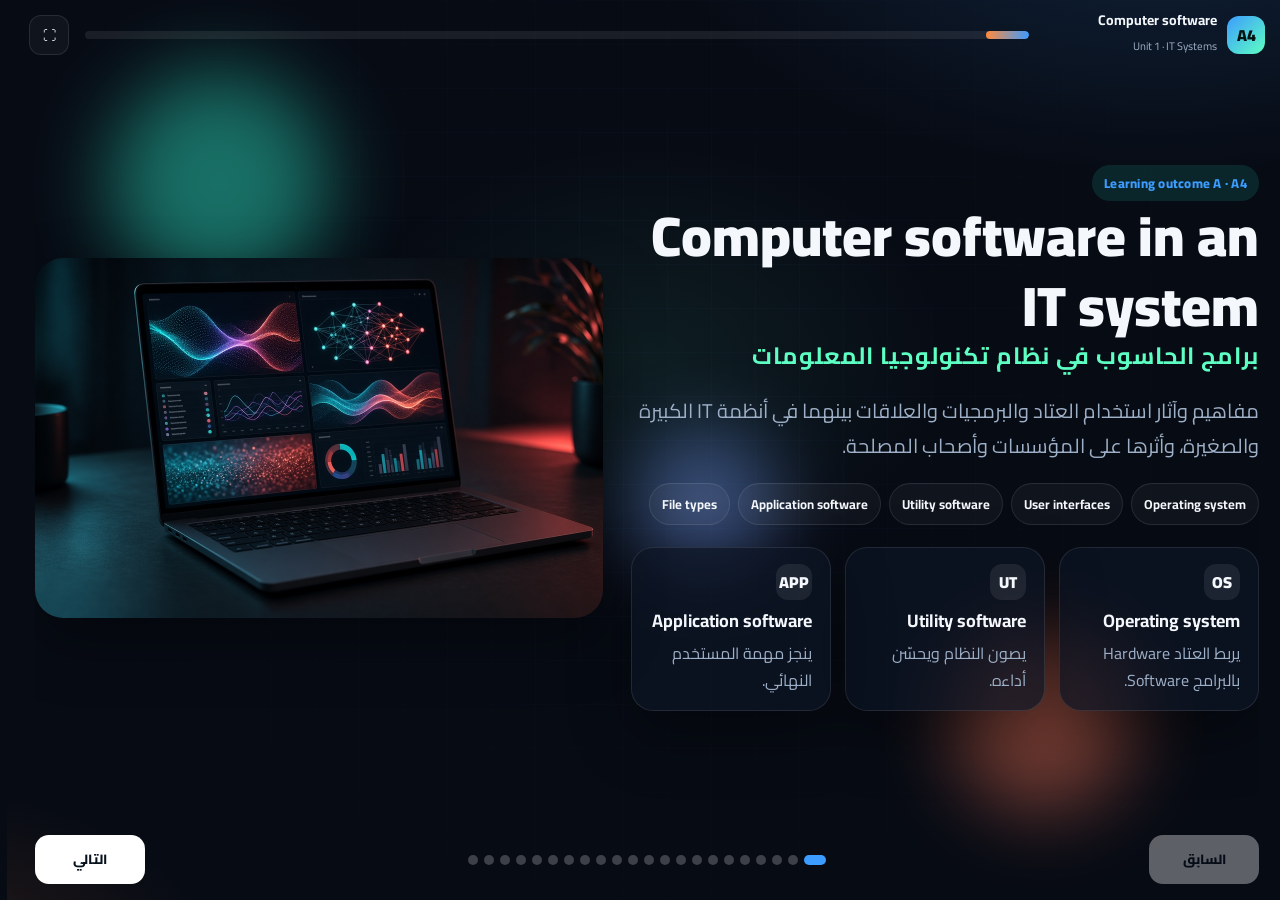
==== commit 71c96fe3: "Expand OS/UI slides with Arabic labels, CLI discussion, and menu-based examples." ====
--- a/index.html
+++ b/index.html
@@ -76,12 +76,12 @@
       <div class="kicker">Types of operating system</div>
       <h2>أنواع أنظمة التشغيل</h2>
       <div class="grid grid-6" style="margin-top:14px;grid-template-columns:repeat(3,1fr)">
-        <article class="card photo-card"><img src="img/os-rtos.png" alt="" /><span>Real time (RTOS)</span></article>
-        <article class="card photo-card"><img src="img/os-embedded.png" alt="" /><span>Embedded</span></article>
-        <article class="card photo-card"><img src="img/os-single-task.png" alt="" /><span>Single-task · single-user</span></article>
-        <article class="card photo-card"><img src="img/os-multitask.png" alt="" /><span>Multitasking · single-user</span></article>
-        <article class="card photo-card"><img src="img/os-multiuser.png" alt="" /><span>Multi-user</span></article>
-        <article class="card photo-card"><img src="img/os-pacemaker.png" alt="" /><span>Embedded · medical device</span></article>
+        <article class="card photo-card"><img src="img/os-rtos.png" alt="" /><span>Real time (RTOS)<br />الزمن الحقيقي</span></article>
+        <article class="card photo-card"><img src="img/os-embedded.png" alt="" /><span>Embedded<br />مدمج</span></article>
+        <article class="card photo-card"><img src="img/os-single-task.png" alt="" /><span>Single-task · single-user<br />مهمة واحدة · مستخدم واحد</span></article>
+        <article class="card photo-card"><img src="img/os-multitask.png" alt="" /><span>Multitasking · single-user<br />متعدد المهام · مستخدم واحد</span></article>
+        <article class="card photo-card"><img src="img/os-multiuser.png" alt="" /><span>Multi-user<br />متعدد المستخدمين</span></article>
+        <article class="card photo-card"><img src="img/os-pacemaker.png" alt="" /><span>Embedded · medical device<br />مدمج · جهاز طبي</span></article>
       </div>
     </section>
 
@@ -90,16 +90,41 @@
         <div class="col auto">
           <h2>Real time · Embedded · Single-task</h2>
           <ul class="when">
-            <li><strong>Real time (RTOS):</strong> يعالج البيانات في الزمن الحقيقي — مثل RTLinux، Windows CE</li>
-            <li><strong>Embedded:</strong> مدمج في العتاد للتحكم بجهاز — سيارة، تلفاز، pacemaker، مرآة ذكية</li>
-            <li><strong>Single-task / single-user:</strong> تطبيق واحد فقط — هاتف أساسي</li>
+            <li>
+              <strong>Real time (RTOS) · الزمن الحقيقي:</strong>
+              يعالج البيانات فورًا بلا تأخير ملحوظ.
+              <br /><em>مثال:</em> RTLinux، Windows CE — وسادة هوائية أو منظم ضربات قلب.
+              <br /><em>متى؟</em> عندما يكون التأخير خطرًا على السلامة أو الآلة.
+            </li>
+            <li>
+              <strong>Embedded · مدمج:</strong>
+              برنامج داخل العتاد للتحكم بجهاز محدد.
+              <br /><em>مثال:</em> سيارة، تلفاز، pacemaker، مرآة ذكية، غسالة.
+              <br /><em>متى؟</em> جهاز بوظيفة ثابتة لا يحتاج نظام سطح مكتب كامل.
+            </li>
+            <li>
+              <strong>Single-task / single-user · مهمة واحدة · مستخدم واحد:</strong>
+              يشغّل تطبيقًا واحدًا فقط لمستخدم واحد.
+              <br /><em>مثال:</em> هاتف أساسي للمكالمات والرسائل.
+              <br /><em>متى؟</em> جهاز بسيط ورخيص ووظيفة واحدة واضحة فقط.
+            </li>
           </ul>
         </div>
         <div class="col manual">
           <h2>Multitasking · Multi-user</h2>
           <ul class="when">
-            <li><strong>Multitasking / single-user:</strong> تطبيقات متعددة لمستخدم واحد — هاتف ذكي، PC</li>
-            <li><strong>Multi-user:</strong> عدة مستخدمين معًا — Unix، servers، cloud collaboration</li>
+            <li>
+              <strong>Multitasking / single-user · متعدد المهام · مستخدم واحد:</strong>
+              تطبيقات متعددة معًا لنفس الشخص.
+              <br /><em>مثال:</em> هاتف ذكي أو PC — متصفح + مستند + موسيقى.
+              <br /><em>متى؟</em> عمل أو دراسة يومية تحتاج أكثر من برنامج في آن واحد.
+            </li>
+            <li>
+              <strong>Multi-user · متعدد المستخدمين:</strong>
+              عدة أشخاص يستخدمون نفس المورد معًا.
+              <br /><em>مثال:</em> Unix، servers، Google Sheets / OneDrive، خادم مدرسة.
+              <br /><em>متى؟</em> تعاون فريق أو مدرسة أو مستشفى على خادم أو سحابة مشتركة.
+            </li>
           </ul>
         </div>
       </div>
@@ -188,10 +213,23 @@
         <article class="card photo-card"><img src="img/ui-wimp-easy.png" alt="" /><span>Adapted</span></article>
       </div>
       <div class="grid grid-2" style="margin-top:12px">
-        <article class="card"><h3>Graphical (GUI / WIMP)</h3><p>Windows, Icons, Menus, Pointer. سهلة بلا برمجة. تحتاج ذاكرة وطاقة أكبر. توسّع إمكانية الوصول accessibility.</p></article>
+        <article class="card"><h3>Graphical (GUI)</h3><p>نوافذ وأيقونات وقوائم ومؤشر. سهلة بلا برمجة. تحتاج ذاكرة وطاقة أكبر. توسّع إمكانية الوصول accessibility.</p></article>
         <article class="card"><h3>Command line</h3><p>أوامر نصية. مرونة أعلى وأجهزة بمواصفات أقل. تحتاج معرفة commands. مثال: إعداد router عبر terminal.</p></article>
         <article class="card"><h3>Menu-based</h3><p>وظائف عبر قائمة. ذاكرة أقل من GUI. قد تقدّم خيارات إضافية لكن تحتاج معرفة أين الوظيفة.</p></article>
         <article class="card"><h3>Adapted</h3><p>تكييف اللون وحجم الخط والموضع — مهم لضعف البصر واحتياجات خاصة.</p></article>
+      </div>
+    </section>
+
+    <section class="slide" data-title="Menu-based places">
+      <div class="kicker">Menu-based · Where you see it</div>
+      <h2>أماكن استخدام Menu-based</h2>
+      <div class="grid grid-6" style="margin-top:14px;grid-template-columns:repeat(3,1fr)">
+        <article class="card photo-card"><img src="img/ui-menu-atm.png" alt="" /><span>ATM · صراف آلي</span></article>
+        <article class="card photo-card"><img src="img/ui-menu-microwave.png" alt="" /><span>Microwave · ميكروويف</span></article>
+        <article class="card photo-card"><img src="img/ui-menu-printer.png" alt="" /><span>Printer · طابعة</span></article>
+        <article class="card photo-card"><img src="img/ui-menu-ticket.png" alt="" /><span>Ticket machine · آلة تذاكر</span></article>
+        <article class="card photo-card"><img src="img/ui-menu-phone.png" alt="" /><span>Feature phone · هاتف أساسي</span></article>
+        <article class="card photo-card"><img src="img/ui-menu-tv.png" alt="" /><span>TV menu · قائمة التلفاز</span></article>
       </div>
     </section>
 
@@ -211,6 +249,47 @@
       </div>
       <div class="card" style="margin-top:12px">
         <p><strong>أثر الواجهة على الأداء:</strong> GUI تزيد المتطلبات على storage والأداء مقارنةً بخيارات أخف مثل command line أو menu-based.</p>
+      </div>
+    </section>
+
+    <section class="slide" data-title="Why CLI">
+      <div class="quote">
+        <div class="kicker">Think · Discuss</div>
+        <h2>سؤال للنقاش</h2>
+        <blockquote>
+          طالما عندنا واجهة رسومية (GUI) على الكمبيوتر…
+          <br />ليش لسا في Command line (CLI)؟
+        </blockquote>
+        <p class="lead" style="margin:0 auto">ناقش مع زميلك دقيقة واحدة قبل ما نكشف الجواب.</p>
+      </div>
+    </section>
+
+    <section class="slide" data-title="Why CLI answer">
+      <div class="kicker">GUI ↔ CMD</div>
+      <h2>نفس الشغل… بطريقتين</h2>
+      <p class="lead" style="margin-bottom:10px">كثير أشياء سهلة بالواجهة الرسومية لها مثيل في CMD — بس CLI مش بديل يومي دائمًا؛ هو أداة سرعة وطوارئ وفهم.</p>
+      <div class="grid grid-2" style="margin-top:8px">
+        <article class="card auto">
+          <h3>GUI → نفس الفكرة في CMD</h3>
+          <ul class="when">
+            <li>مستكشف الملفات ← <code dir="ltr">dir</code> · <code dir="ltr">cd</code></li>
+            <li>إعدادات الشبكة / IP ← <code dir="ltr">ipconfig</code></li>
+            <li>هل الإنترنت شغال؟ ← <code dir="ltr">ping 8.8.8.8</code></li>
+            <li>معلومات الجهاز ← <code dir="ltr">systeminfo</code></li>
+            <li>اسم الجهاز / المستخدم ← <code dir="ltr">hostname</code> · <code dir="ltr">whoami</code></li>
+          </ul>
+        </article>
+        <article class="card manual">
+          <h3>ليش نتعلّم CLI؟</h3>
+          <ul class="when">
+            <li><strong>السرعة:</strong> أمر واحد ينفّذ عمل يحتاج عدة نقرات في GUI.</li>
+            <li><strong>حالات الطوارئ:</strong> الواجهة الرسومية تعطّلت؟ الشاشة زرقاء؟ الشبكة مقطوعة؟ الـ terminal غالبًا آخر باب للوصول والإصلاح.</li>
+            <li><strong>فهم النظام:</strong> تشوف شو بصير فعليًا تحت الأيقونات — مفيد للدعم الفني والبرمجة والشبكات.</li>
+          </ul>
+        </article>
+      </div>
+      <div class="card" style="margin-top:12px">
+        <p><strong>الخلاصة للطالب:</strong> GUI للسهولة اليومية · CLI للتحكم السريع، الإنقاذ، وفهم كيف يشتغل الجهاز من الداخل.</p>
       </div>
     </section>
 
--- a/css/style.css
+++ b/css/style.css
@@ -351,7 +351,8 @@
 .col.manual { background: linear-gradient(180deg, rgba(255,122,89,.16), rgba(13,21,36,.7)); }
 .col.auto { background: linear-gradient(180deg, rgba(46,233,200,.14), rgba(13,21,36,.7)); }
 .col h2 { font-size: 28px; }
-.when li { margin: 8px 0; color: var(--ink); }
+.when li { margin: 8px 0; color: var(--ink); line-height: 1.45; font-size: 14.5px; }
+.col .when li em { color: var(--muted); font-style: normal; font-weight: 700; }
 .card .when { margin: 8px 0 0; padding-inline-start: 18px; }
 .card .when li { margin: 4px 0; font-size: 14px; color: var(--muted); line-height: 1.55; }
 .card .when li strong, .card .when code { color: var(--ink); }
